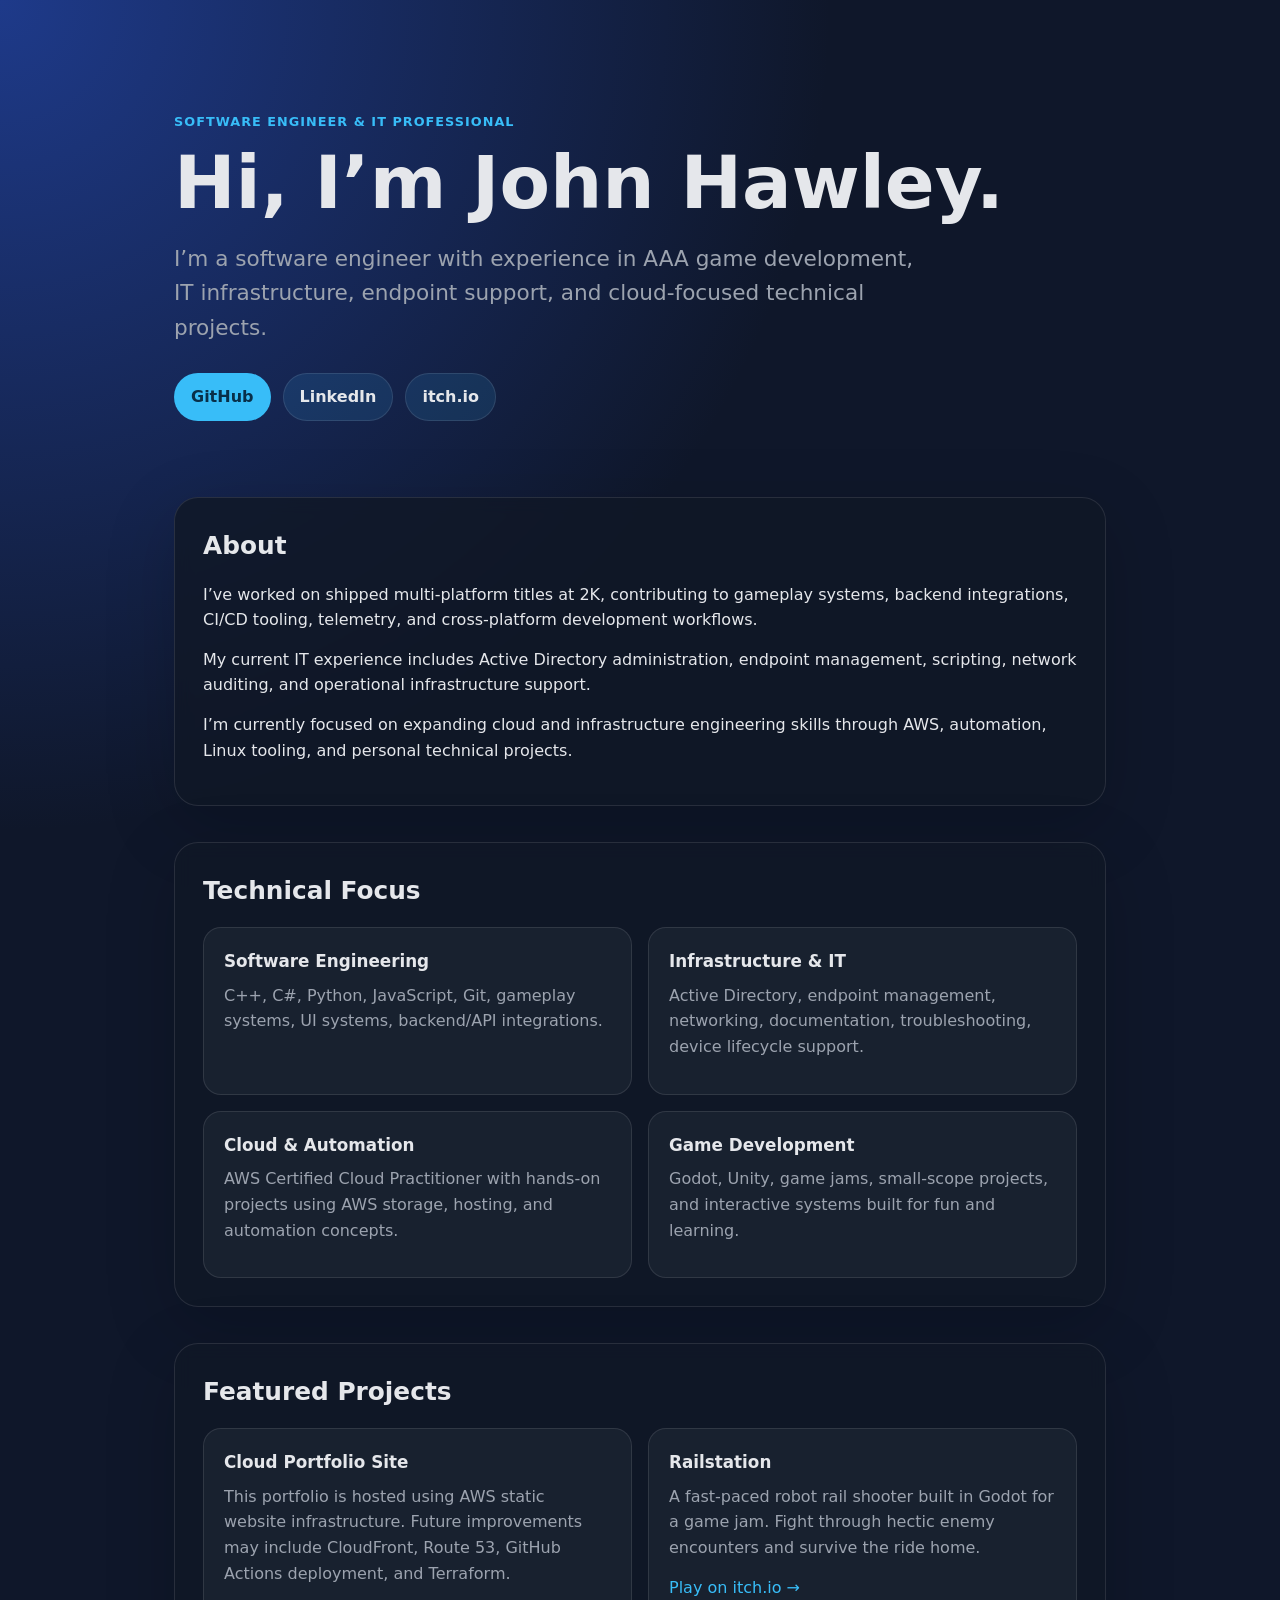
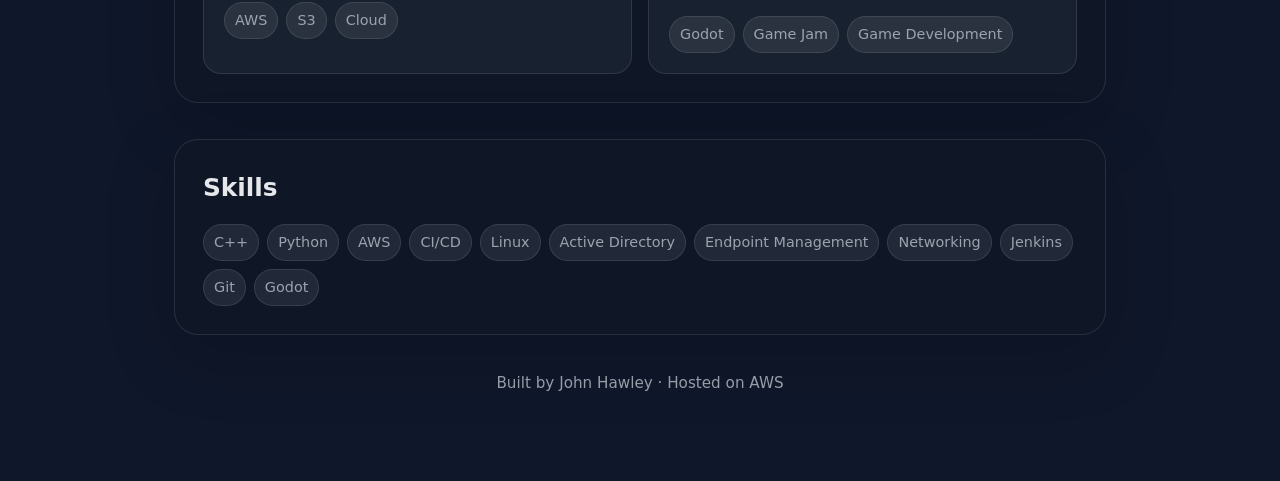
==== index.html @ 3f6c0ed9 "Add files via upload" ====
<!DOCTYPE html>
<html lang="en">
<head>
  <meta charset="UTF-8" />
  <meta name="viewport" content="width=device-width, initial-scale=1.0" />
  <title>John Hawley | Software Engineer & IT Professional</title>
  <meta name="description" content="Portfolio for John Hawley, a software engineer and IT professional focused on cloud, infrastructure, automation, and game development." />
  <style>
    :root {
      --bg: #0f172a;
      --panel: #111827;
      --panel-light: #1f2937;
      --text: #e5e7eb;
      --muted: #9ca3af;
      --accent: #38bdf8;
      --accent-soft: rgba(56, 189, 248, 0.12);
      --border: rgba(255, 255, 255, 0.1);
      --max-width: 980px;
    }

    * {
      box-sizing: border-box;
    }

    body {
      margin: 0;
      font-family: system-ui, -apple-system, BlinkMacSystemFont, "Segoe UI", sans-serif;
      background: radial-gradient(circle at top left, #1e3a8a 0, transparent 34%), var(--bg);
      color: var(--text);
      line-height: 1.6;
    }

    a {
      color: var(--accent);
      text-decoration: none;
    }

    a:hover {
      text-decoration: underline;
    }

    .page {
      max-width: var(--max-width);
      margin: 0 auto;
      padding: 48px 24px 72px;
    }

    header {
      padding: 64px 0 40px;
    }

    .eyebrow {
      color: var(--accent);
      font-weight: 700;
      letter-spacing: 0.08em;
      text-transform: uppercase;
      font-size: 0.8rem;
      margin-bottom: 12px;
    }

    h1 {
      font-size: clamp(2.4rem, 7vw, 4.6rem);
      line-height: 1.05;
      margin: 0 0 20px;
    }

    .subtitle {
      font-size: clamp(1.1rem, 2vw, 1.35rem);
      max-width: 760px;
      color: var(--muted);
      margin-bottom: 28px;
    }

    .actions {
      display: flex;
      flex-wrap: wrap;
      gap: 12px;
      margin-top: 28px;
    }

    .button {
      display: inline-flex;
      align-items: center;
      justify-content: center;
      padding: 10px 16px;
      border-radius: 999px;
      border: 1px solid var(--border);
      background: var(--accent-soft);
      color: var(--text);
      font-weight: 650;
    }

    .button.primary {
      background: var(--accent);
      color: #082f49;
      border-color: transparent;
    }

    section {
      margin-top: 36px;
      padding: 28px;
      background: rgba(17, 24, 39, 0.82);
      border: 1px solid var(--border);
      border-radius: 24px;
      box-shadow: 0 20px 70px rgba(0, 0, 0, 0.18);
      backdrop-filter: blur(8px);
    }

    h2 {
      margin: 0 0 16px;
      font-size: 1.55rem;
    }

    h3 {
      margin: 0 0 8px;
      font-size: 1.05rem;
    }

    p {
      margin: 0 0 14px;
    }

    .grid {
      display: grid;
      grid-template-columns: repeat(2, minmax(0, 1fr));
      gap: 16px;
    }

    .card {
      padding: 20px;
      border: 1px solid var(--border);
      border-radius: 18px;
      background: rgba(31, 41, 55, 0.65);
    }

    .tag-list {
      display: flex;
      flex-wrap: wrap;
      gap: 8px;
      padding: 0;
      margin: 16px 0 0;
      list-style: none;
    }

    .tag {
      padding: 6px 10px;
      border-radius: 999px;
      background: rgba(255, 255, 255, 0.08);
      color: var(--muted);
      font-size: 0.9rem;
      border: 1px solid var(--border);
    }

    .muted {
      color: var(--muted);
    }

    footer {
      color: var(--muted);
      padding: 36px 0 0;
      text-align: center;
      font-size: 0.95rem;
    }

    @media (max-width: 720px) {
      .page {
        padding: 28px 18px 56px;
      }

      header {
        padding-top: 36px;
      }

      section {
        padding: 22px;
      }

      .grid {
        grid-template-columns: 1fr;
      }
    }
  </style>
</head>
<body>
  <main class="page">
    <header>
      <div class="eyebrow">Software Engineer & IT Professional</div>
      <h1>Hi, I’m John Hawley.</h1>
      <p class="subtitle">
        I’m a software engineer with experience in AAA game development, IT infrastructure,
        endpoint support, and cloud-focused technical projects.
      </p>
      <div class="actions">
        <a class="button primary" href="https://github.com/jh318" target="_blank" rel="noreferrer">GitHub</a>
        <a class="button" href="https://www.linkedin.com/in/jh318/" target="_blank" rel="noreferrer">LinkedIn</a>
        <a class="button" href="https://jh318.itch.io/" target="_blank" rel="noreferrer">itch.io</a>
      </div>
    </header>

    <section>
      <h2>About</h2>
      <p>
        I’ve worked on shipped multi-platform titles at 2K, contributing to gameplay systems,
        backend integrations, CI/CD tooling, telemetry, and cross-platform development workflows.
      </p>
      <p>
        My current IT experience includes Active Directory administration, endpoint management,
        scripting, network auditing, and operational infrastructure support.
      </p>
      <p>
        I’m currently focused on expanding cloud and infrastructure engineering skills through AWS,
        automation, Linux tooling, and personal technical projects.
      </p>
    </section>

    <section>
      <h2>Technical Focus</h2>
      <div class="grid">
        <div class="card">
          <h3>Software Engineering</h3>
          <p class="muted">C++, C#, Python, JavaScript, Git, gameplay systems, UI systems, backend/API integrations.</p>
        </div>
        <div class="card">
          <h3>Infrastructure & IT</h3>
          <p class="muted">Active Directory, endpoint management, networking, documentation, troubleshooting, device lifecycle support.</p>
        </div>
        <div class="card">
          <h3>Cloud & Automation</h3>
          <p class="muted">AWS Certified Cloud Practitioner with hands-on projects using AWS storage, hosting, and automation concepts.</p>
        </div>
        <div class="card">
          <h3>Game Development</h3>
          <p class="muted">Godot, Unity, game jams, small-scope projects, and interactive systems built for fun and learning.</p>
        </div>
      </div>
    </section>

    <section>
      <h2>Featured Projects</h2>
      <div class="grid">
        <article class="card">
          <h3>Cloud Portfolio Site</h3>
          <p class="muted">
            This portfolio is hosted using AWS static website infrastructure. Future improvements may include CloudFront,
            Route 53, GitHub Actions deployment, and Terraform.
          </p>
          <ul class="tag-list">
            <li class="tag">AWS</li>
            <li class="tag">S3</li>
            <li class="tag">Cloud</li>
          </ul>
        </article>

        <article class="card">
          <h3>Railstation</h3>
          <p class="muted">
            A fast-paced robot rail shooter built in Godot for a game jam. Fight through hectic enemy encounters and survive the ride home.
          </p>
          <a href="https://jh318.itch.io/railstation" target="_blank" rel="noreferrer">Play on itch.io →</a>
          <ul class="tag-list">
            <li class="tag">Godot</li>
            <li class="tag">Game Jam</li>
            <li class="tag">Game Development</li>
          </ul>
        </article>
      </div>
    </section>

    <section>
      <h2>Skills</h2>
      <ul class="tag-list">
        <li class="tag">C++</li>
        <li class="tag">Python</li>
        <li class="tag">AWS</li>
        <li class="tag">CI/CD</li>
        <li class="tag">Linux</li>
        <li class="tag">Active Directory</li>
        <li class="tag">Endpoint Management</li>
        <li class="tag">Networking</li>
        <li class="tag">Jenkins</li>
        <li class="tag">Git</li>
        <li class="tag">Godot</li>
      </ul>
    </section>

    <footer>
      <p>Built by John Hawley · Hosted on AWS</p>
    </footer>
  </main>
</body>
</html>
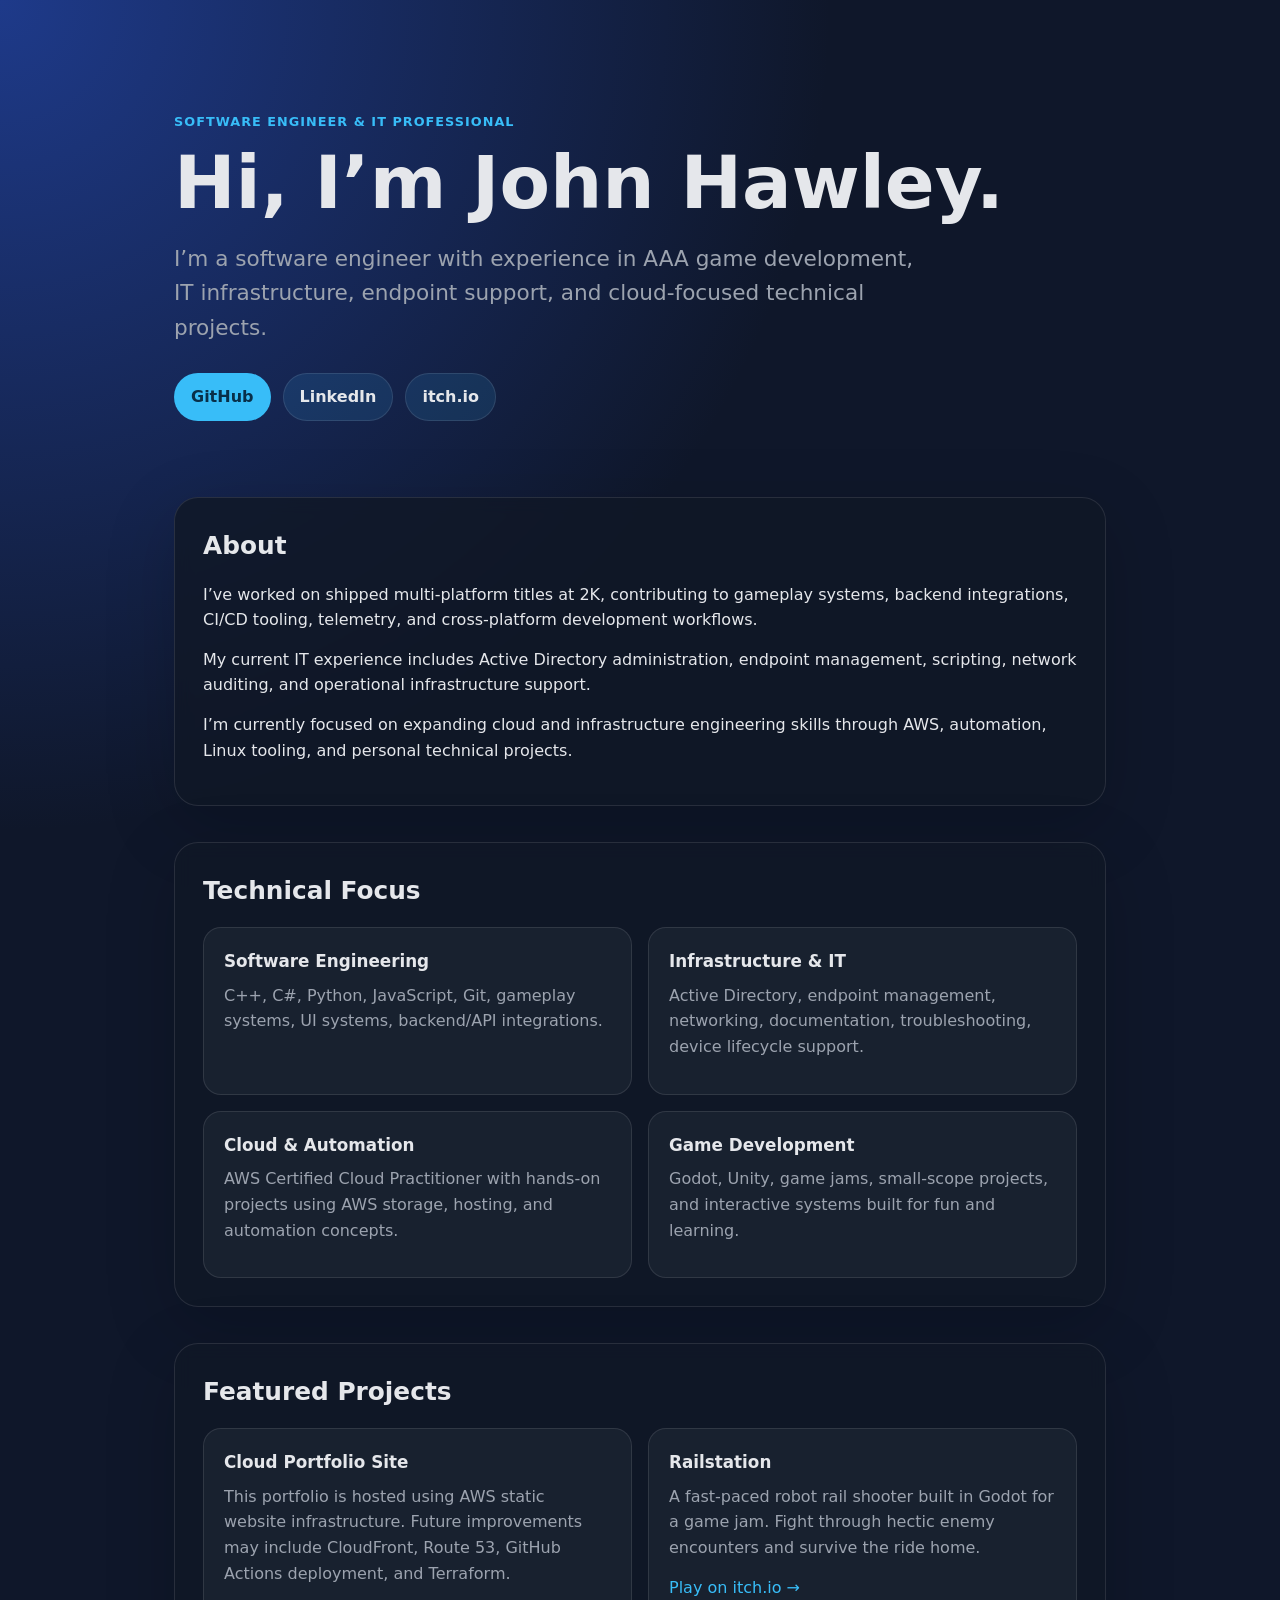
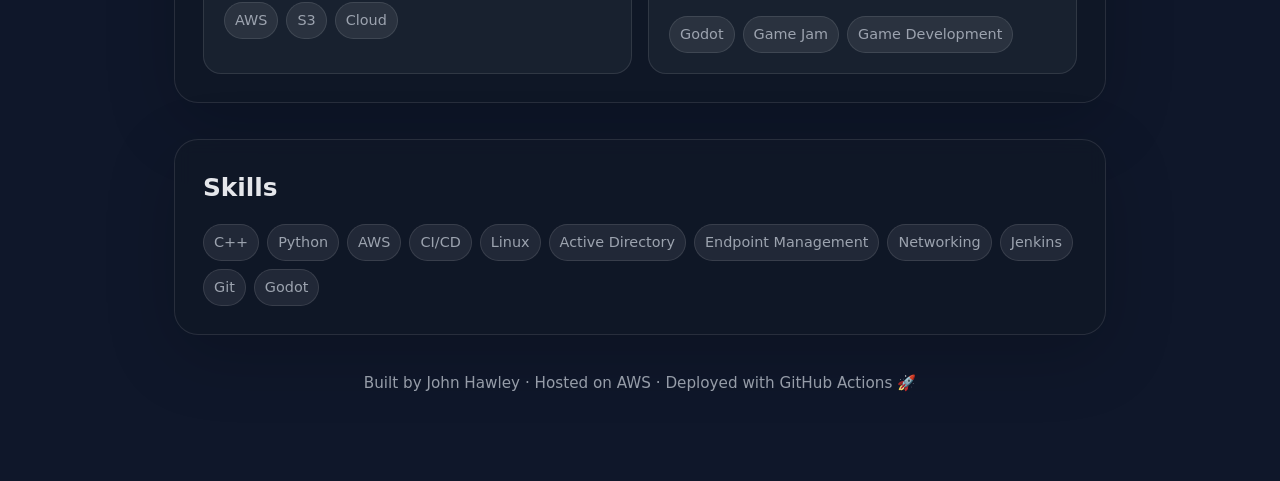
==== commit 20baa130: "Add GitHub Action deployment credit" ====
--- a/index.html
+++ b/index.html
@@ -284,7 +284,7 @@
     </section>
 
     <footer>
-      <p>Built by John Hawley · Hosted on AWS</p>
+      <p>Built by John Hawley · Hosted on AWS · Deployed with GitHub Actions 🚀</p>
     </footer>
   </main>
 </body>
